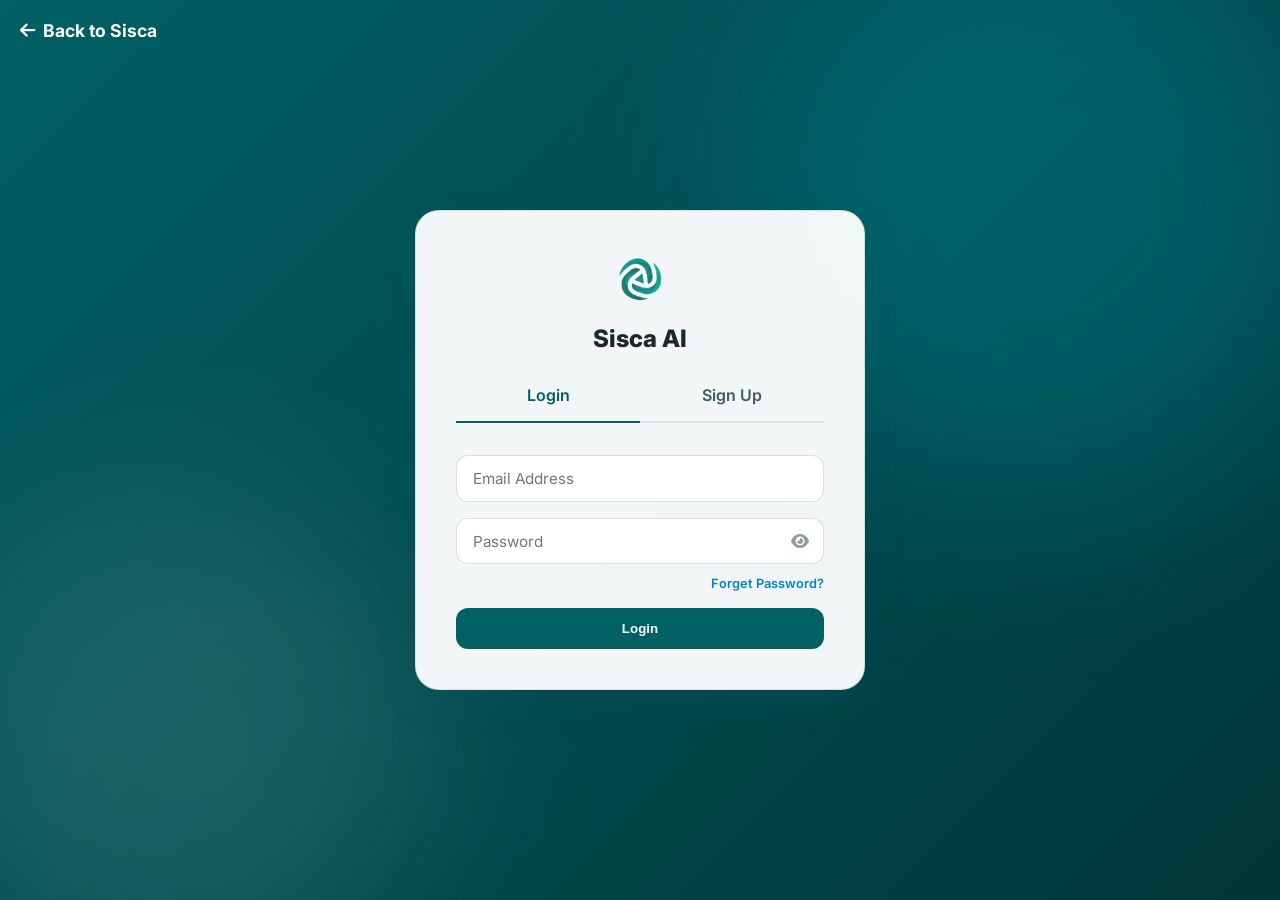
==== templates/auth.html @ b3699bad "Initial commit" ====
<!DOCTYPE html>
<html lang="en">
<head>
    <meta charset="UTF-8">
    <meta name="viewport" content="width=device-width, initial-scale=1.0">
    <title>Authentication - Sisca AI</title>
    <link rel="icon" type="image/png" href="/static/logo.png">
    <link rel="stylesheet" href="/static/styles.css">
    <link href="https://fonts.googleapis.com/css2?family=Inter:wght@400;500;600;700&display=swap" rel="stylesheet">
    <link rel="stylesheet" href="https://cdnjs.cloudflare.com/ajax/libs/font-awesome/6.0.0/css/all.min.css">    

    <style>
        .auth-page-wrapper {
            display: flex; justify-content: center; align-items: center; height: 100vh;
        }
        .auth-container {
            background: rgba(255, 255, 255, 0.95);
            backdrop-filter: blur(20px);
            border-radius: 1.5rem;
            padding: 2.5rem;
            width: 100%;
            max-width: 450px;
            box-shadow: 0 15px 35px rgba(0, 96, 100, 0.2);
            border: 1px solid var(--glass-border);
        }
        .auth-tabs { display: flex; margin-bottom: 2rem; border-bottom: 2px solid rgba(69, 90, 100, 0.1); }
        .auth-tab { flex: 1; text-align: center; padding: 1rem; cursor: pointer; font-weight: 600; color: var(--theme-secondary); transition: all 0.3s; }
        .auth-tab.active { color: var(--theme-primary); border-bottom: 2px solid var(--theme-primary); margin-bottom: -2px; }
        .auth-form { display: none; }
        .auth-form.active { display: block; animation: fadeIn 0.4s; }
        @keyframes fadeIn { from { opacity: 0; transform: translateY(10px); } to { opacity: 1; transform: translateY(0); } }
        .back-btn { 
            position: absolute; top: 20px; left: 20px; color: white; text-decoration: none; 
            font-weight: bold; font-size: 1.1rem; display: flex; align-items: center; gap: 8px; 
            z-index: 100; transition: transform 0.3s cubic-bezier(0.175, 0.885, 0.32, 1.275); 
        }
        .back-btn:hover { 
            color: white; 
            transform: scale(1.05) translateX(2px); 
        }

    </style>
</head>
<body>
    <div class="background-blur">
        <div class="blob blob-1"></div><div class="blob blob-2"></div>
    </div>
    
    <a href="/" class="back-btn"><i class="fas fa-arrow-left"></i> Back to Sisca</a>

    <div class="auth-page-wrapper">
        <div class="auth-container">
            <div style="text-align: center; margin-bottom: 1rem;">
                <img src="/static/logo.png" width="60" alt="Logo">
                <h2 style="color: var(--text-dark); margin-top: 10px; font-weight: 800;">Sisca AI</h2>
            </div>
            
            <div class="auth-tabs">
                <div class="auth-tab active" id="tabLogin" onclick="switchTab('login')">Login</div>
                <div class="auth-tab" id="tabSignup" onclick="switchTab('signup')">Sign Up</div>
            </div>

           <div id="formLogin" class="auth-form active">
                <input type="email" id="loginEmail" placeholder="Email Address" class="auth-input">
                
                <div class="password-wrapper" style="margin-bottom: 0.5rem;">
                    <input type="password" id="loginPassword" placeholder="Password" class="auth-input" style="margin-bottom: 0;">
                    <i class="fas fa-eye toggle-password" onclick="togglePass('loginPassword', this)"></i>
                </div>
                
             <div style="text-align: right; margin-bottom: 1rem;">
                    <a href="#" onclick="showForgotForm()" style="color: #0284c7; font-size: 0.8rem; font-weight: 600; text-decoration: none; transition: 0.3s;">Forget Password?</a>
                </div>
                
                <button class="modal-submit-btn" onclick="submitLogin()">Login</button>
            </div>

            <div id="formSignup" class="auth-form">
                <div style="display: flex; gap: 10px; margin-bottom: 1rem;">
                    <input type="text" id="signupFirstName" placeholder="First Name" class="auth-input" style="margin-bottom: 0;">
                    <input type="text" id="signupLastName" placeholder="Last Name" class="auth-input" style="margin-bottom: 0;">
                </div>
                <input type="email" id="signupEmail" placeholder="Email Address" class="auth-input">
                <div class="password-wrapper">
                    <input type="password" id="signupPassword" placeholder="Create a Password" class="auth-input" style="margin-bottom: 0;">
                    <i class="fas fa-eye toggle-password" onclick="togglePass('signupPassword', this)"></i>
                </div>
                <p style="font-size: 0.75rem; color: var(--theme-secondary); margin-bottom: 1rem; margin-top: 0.5rem; text-align: center;">
                    Password must have 1 uppercase, 1 lowercase & 1 number.
                </p>
                <div style="display: flex; gap: 10px; margin-bottom: 1rem;">
                    <input type="text" id="signupOTP" placeholder="Enter 6-digit Code" class="auth-input" autocomplete="off" maxlength="6" style="margin-bottom: 0; flex: 1;">
                    <button class="init-btn" id="sendOtpBtn" onclick="requestOTP()" style="margin-top: 0; white-space: nowrap; border-radius: 12px;">Send Code</button>
                </div>
                <button class="modal-submit-btn" onclick="submitSignup()">Sign Up</button>
            </div>
            <div id="formForgot" class="auth-form">
                <h3 style="text-align: center; margin-bottom: 1.5rem; color: var(--text-dark);">Reset Password</h3>
                
                <div style="display: flex; gap: 10px; margin-bottom: 1rem;">
                    <input type="email" id="forgotEmail" placeholder="Enter Email Address" class="auth-input" style="margin-bottom: 0; flex: 1;">
                    <button class="init-btn" id="sendForgotOtpBtn" onclick="requestForgotOTP()" style="margin-top: 0; white-space: nowrap; border-radius: 12px;">Send OTP</button>
                </div>
                
                <input type="text" id="forgotOTP" autocomplete="off" placeholder="Enter 6-digit Code" class="auth-input" maxlength="6">
                
                <div class="password-wrapper" style="margin-bottom: 1rem;">
                    <input type="password" id="forgotNewPassword" placeholder="New Password" class="auth-input" style="margin-bottom: 0;">
                    <i class="fas fa-eye toggle-password" onclick="togglePass('forgotNewPassword', this)"></i>
                </div>
                
                <div class="password-wrapper" style="margin-bottom: 1rem;">
                    <input type="password" id="forgotConfirmPassword" placeholder="Confirm New Password" class="auth-input" style="margin-bottom: 0;">
                    <i class="fas fa-eye toggle-password" onclick="togglePass('forgotConfirmPassword', this)"></i>
                </div>
                
                <button class="modal-submit-btn" onclick="submitResetPassword()">Change Password</button>
                
                <div style="text-align: center; margin-top: 1rem;">
                    <a href="#" onclick="switchTab('login')" style="color: var(--theme-secondary); font-size: 0.85rem; font-weight: 600; text-decoration: none;">&larr; Back to Login</a>
                </div>
            </div>
        </div>
    </div>

    <script>



// ====== CUSTOM NOTIFICATION SYSTEM ======
        function showNotification(message, type = 'info') {
            let container = document.getElementById('toast-container');
            if (!container) {
                container = document.createElement('div');
                container.id = 'toast-container';
                document.body.appendChild(container);
            }

            const toast = document.createElement('div');
            toast.className = `custom-toast ${type}`;
            
            let iconClass = 'fas fa-info-circle';
            if (type === 'success') iconClass = 'fas fa-check-circle';
            if (type === 'error') iconClass = 'fas fa-exclamation-circle';

            // Agar message me emoji ho to usay clean kar dega
            let cleanMessage = message.replace('⚠️ ', '');

            toast.innerHTML = `<i class="${iconClass}"></i> <span>${cleanMessage}</span>`;
            container.appendChild(toast);

            // 4 seconds ke baad slide-out karke remove ho jayega
            setTimeout(() => {
                toast.classList.add('fade-out');
                setTimeout(() => toast.remove(), 300);
            }, 4000);
        }

        // Default browser alert ko Override kar diya
        window.alert = function(msg) {
            let msgStr = String(msg);
            let type = 'info';
            let lowerMsg = msgStr.toLowerCase();
            
            // NAYA LOGIC: Pehle 'Success' check karein taake hamesha Green aaye
            if (lowerMsg.includes('success') || lowerMsg.includes('thank you') || lowerMsg.includes('awesome')) {
                type = 'success';
            } else if (lowerMsg.includes('error') || lowerMsg.includes('failed') || lowerMsg.includes('invalid') || lowerMsg.includes('empty') || lowerMsg.includes('please login') || msgStr.includes('⚠️')) {
                type = 'error';
            }
            
            showNotification(msgStr, type);
        };

        // ========================================

      // Tab Switching Logic (UPDATED)
        function switchTab(tab) {
            document.querySelector('.auth-tabs').style.display = 'flex'; // Tabs wapas show karein
            if(document.getElementById('formForgot')) {
                document.getElementById('formForgot').classList.remove('active'); // Forgot form hide karein
            }
            
            document.getElementById('tabLogin').classList.remove('active');
            document.getElementById('tabSignup').classList.remove('active');
            document.getElementById('formLogin').classList.remove('active');
            document.getElementById('formSignup').classList.remove('active');
            
            if (tab === 'login') {
                document.getElementById('tabLogin').classList.add('active');
                document.getElementById('formLogin').classList.add('active');
            } else {
                document.getElementById('tabSignup').classList.add('active');
                document.getElementById('formSignup').classList.add('active');
            }
        }

        // --- NAYA: Forgot Password Form Show Karne Ka Logic ---
        function showForgotForm() {
            document.querySelector('.auth-tabs').style.display = 'none'; // Tabs chupayen
            document.getElementById('formLogin').classList.remove('active');
            document.getElementById('formSignup').classList.remove('active');
            document.getElementById('formForgot').classList.add('active'); // Forgot form dikhayen
        }

        function togglePass(inputId, icon) {
            const passInput = document.getElementById(inputId);
            passInput.type = passInput.type === 'password' ? 'text' : 'password';
            icon.classList.toggle('fa-eye-slash');
        }

        async function requestOTP() {
            const email = document.getElementById('signupEmail').value;
            const btn = document.getElementById('sendOtpBtn');
            if (!email) return alert("Please enter your email address first!");

            btn.innerText = "Sending...";
            btn.disabled = true;

            try {
                const res = await fetch('/api/send-otp', {
                    method: 'POST', headers: { 'Content-Type': 'application/json' },
                    body: JSON.stringify({ email: email })
                });
                const data = await res.json();

                if (data.error) {
                    alert(data.error); btn.innerText = "Send Code"; btn.disabled = false;
                } else {
                    alert(data.message);
                    let timeLeft = 30;
                    btn.innerText = `Resend in ${timeLeft}s`;
                    const timerId = setInterval(() => {
                        timeLeft--; btn.innerText = `Resend in ${timeLeft}s`;
                        if (timeLeft <= 0) { clearInterval(timerId); btn.innerText = "Resend Code"; btn.disabled = false; }
                    }, 1000);
                }
            } catch (error) { alert("Network error"); btn.innerText = "Send Code"; btn.disabled = false; }
        }

        async function submitSignup() {
            const payload = {
                first_name: document.getElementById('signupFirstName').value,
                last_name: document.getElementById('signupLastName').value,
                email: document.getElementById('signupEmail').value,
                otp: document.getElementById('signupOTP').value,
                password: document.getElementById('signupPassword').value
            };
            
            if(!payload.first_name || !payload.email || !payload.password || !payload.otp) return alert("Fill all fields!");

            const res = await fetch('/api/signup', {
                method: 'POST', headers: { 'Content-Type': 'application/json' }, body: JSON.stringify(payload)
            });
            const data = await res.json();
            
            if(data.error) alert(data.error);
    else {
        alert(data.message);
        switchTab('login');
        
        // --- NAYI LINES: Signup ke saare boxes ko khali (reset) karein ---
        document.getElementById('signupFirstName').value = "";
        document.getElementById('signupLastName').value = "";
        document.getElementById('signupEmail').value = "";
        document.getElementById('signupPassword').value = "";
        document.getElementById('signupOTP').value = "";
        
        document.getElementById('sendOtpBtn').innerText = "Send Code";
        document.getElementById('sendOtpBtn').disabled = false;
    }
}

        async function submitLogin() {
            const email = document.getElementById('loginEmail').value;
            const pass = document.getElementById('loginPassword').value;

            // Submit button ko disable karna taaky user multiple clicks na karay
            const loginBtn = document.querySelector('#formLogin .modal-submit-btn');
            const originalText = loginBtn.innerText;
            loginBtn.innerText = "Verifying...";
            loginBtn.disabled = true;

            if(!email || !pass) {
                alert("Please fill all fields!");
                loginBtn.innerText = originalText;
                loginBtn.disabled = false;
                return;
            }

            try {
                const res = await fetch('/api/login', {
                    method: 'POST',
                    headers: { 'Content-Type': 'application/json' },
                    body: JSON.stringify({ email, password: pass })
                });

                const data = await res.json();
                
                if(data.error) {
                    alert(data.error);
                    loginBtn.innerText = originalText;
                    loginBtn.disabled = false;
                } else {
                    // Success! Data browser mein save karein
                    localStorage.setItem('sisca_user', JSON.stringify({
                        first_name: data.first_name,
                        last_name: data.last_name,
                        email: data.email,
                        gmail_connected: data.gmail_connected // Backend jo token ka status bhejta hai
                    }));
                    
                    // Button ko "Logged In" state dikhayen
                    loginBtn.innerText = "Success! Redirecting...";
                    
                    // Bina kisi delay ke FORAN home page par le jayen!
                    window.location.replace('/'); 
                }
            } catch(e) {
                alert("Network Error!");
                loginBtn.innerText = originalText;
                loginBtn.disabled = false;
            }
        }

        // ==========================================
        // ENTER KEY LOGIC FOR AUTH PAGE
        // ==========================================

        // --- Login Form Enter Logic ---
        document.getElementById('loginEmail').addEventListener('keypress', function(e) {
            if (e.key === 'Enter') { e.preventDefault(); document.getElementById('loginPassword').focus(); }
        });
        document.getElementById('loginPassword').addEventListener('keypress', function(e) {
            if (e.key === 'Enter') { e.preventDefault(); submitLogin(); }
        });

        // --- Signup Form Enter Logic ---
        document.getElementById('signupFirstName').addEventListener('keypress', function(e) {
            if (e.key === 'Enter') { e.preventDefault(); document.getElementById('signupLastName').focus(); }
        });
        document.getElementById('signupLastName').addEventListener('keypress', function(e) {
            if (e.key === 'Enter') { e.preventDefault(); document.getElementById('signupEmail').focus(); }
        });
        document.getElementById('signupEmail').addEventListener('keypress', function(e) {
            if (e.key === 'Enter') { e.preventDefault(); document.getElementById('signupPassword').focus(); }
        });
        document.getElementById('signupPassword').addEventListener('keypress', function(e) {
            if (e.key === 'Enter') { e.preventDefault(); document.getElementById('signupOTP').focus(); }
        });
        document.getElementById('signupOTP').addEventListener('keypress', function(e) {
            if (e.key === 'Enter') { e.preventDefault(); submitSignup(); }
        });
        
// --- NAYA: Forgot Password API Calls ---
        async function requestForgotOTP() {
            const email = document.getElementById('forgotEmail').value;
            const btn = document.getElementById('sendForgotOtpBtn');
            if (!email) return alert("Please enter your email address!");

            btn.innerText = "Sending...";
            btn.disabled = true;

            try {
                const res = await fetch('/api/forgot-otp', {
                    method: 'POST', headers: { 'Content-Type': 'application/json' },
                    body: JSON.stringify({ email: email })
                });
                const data = await res.json();

                if (data.error) {
                    alert(data.error); btn.innerText = "Send OTP"; btn.disabled = false;
                } else {
                    alert(data.message);
                    let timeLeft = 30;
                    btn.innerText = `Resend in ${timeLeft}s`;
                    const timerId = setInterval(() => {
                        timeLeft--; btn.innerText = `Resend in ${timeLeft}s`;
                        if (timeLeft <= 0) { clearInterval(timerId); btn.innerText = "Resend OTP"; btn.disabled = false; }
                    }, 1000);
                }
            } catch (error) { alert("Network error"); btn.innerText = "Send OTP"; btn.disabled = false; }
        }

        async function submitResetPassword() {
            const email = document.getElementById('forgotEmail').value;
            const otp = document.getElementById('forgotOTP').value;
            const newPassword = document.getElementById('forgotNewPassword').value;
            const confirmPassword = document.getElementById('forgotConfirmPassword').value;

            if(!email || !otp || !newPassword || !confirmPassword) return alert("Fill all fields!");
            if(newPassword !== confirmPassword) return alert("Passwords do not match!");

            const res = await fetch('/api/reset-password', {
                method: 'POST', headers: { 'Content-Type': 'application/json' }, 
                body: JSON.stringify({ email, otp, new_password: newPassword })
            });
            const data = await res.json();
            
            if(data.error) alert(data.error);
            else { 
                alert(data.message); 
                switchTab('login'); 
                document.getElementById('forgotOTP').value = '';
                document.getElementById('forgotNewPassword').value = '';
                document.getElementById('forgotConfirmPassword').value = '';
                document.getElementById('sendForgotOtpBtn').innerText = 'Send OTP';
                document.getElementById('sendForgotOtpBtn').disabled = false;
            }
        }

    </script>
</body>
</html>
---- static/styles.css ----
/* --- Core Styling & Modern Sage Theme (Deep Teal & Slate) --- */
:root {
    --bg-base: #ffffff; /* White background base */
    --theme-primary: #006064; /* Primary Deep Teal */
    --theme-secondary: #455A64; /* Secondary Slate Gray */
    --theme-accent: #00838f; /* Slightly lighter teal for accents */
    --glass-bg: rgba(255, 255, 255, 0.85); /* Clean white glass */
    --glass-border: rgba(69, 90, 100, 0.15); /* Slate border */
    --text-dark: #1c282d; /* Very dark slate for readability */
    --text-light: #ffffff;
    --font-family: 'Inter', sans-serif;
}

* { margin: 0; padding: 0; box-sizing: border-box; }

body {
    font-family: var(--font-family);
    background-color: var(--bg-base);
    height: 100vh;
    overflow: hidden;
    position: relative;
    color: var(--text-dark);
}

/* Light Sage/Slate Bokeh Background for Intelligent Vibe */
/* --- Premium Teal Background --- */
.background-blur {
    position: absolute; top: 0; left: 0; right: 0; bottom: 0;
    z-index: -1; overflow: hidden;
    /* Deep Teal Gradient Background */
    background: linear-gradient(135deg, var(--theme-primary), #00363a); 
}

/* Background ke andar halki roshni (glowing blobs) taky premium feel aaye */
.blob { position: absolute; border-radius: 50%; filter: blur(90px); }
.blob-1 { width: 600px; height: 600px; background: rgba(0, 229, 255, 0.15); top: -10%; right: -5%; } /* Cyan glow */
.blob-2 { width: 500px; height: 500px; background: rgba(255, 255, 255, 0.1); bottom: -10%; left: -5%; } /* White glow */
.blob-3 { width: 400px; height: 400px; background: rgba(0, 210, 255, 0.15); top: 40%; left: 30%; } /* Light cyan glow */
.blob-4 { width: 300px; height: 300px; background: rgba(255, 255, 255, 0.15); bottom: 20%; right: 15%; }


/* --- Main Website Header --- */
.main-website-header {
    width: 100%;
    padding: 1rem 2rem 0.5rem 2rem;
    margin-bottom: 0.8rem; /* Ye heading aur grids ke darmiyan gap create karega */
    display: flex;
    justify-content: center;
    align-items: center;
    z-index: 10;
    position: relative;
}

.main-website-header .logo {
    display: flex;
    align-items: center;
    gap: 0.8rem;
    /* ببل، بیک گراؤنڈ اور شیڈو کو ہٹا دیا گیا ہے */
}

.main-website-header .logo .custom-logo {
    width: 35px; /* تصویر کے مطابق سائز تھوڑا بہتر کیا گیا ہے */
    height: 35px;
    object-fit: contain;
}

.main-website-header .logo h1 {
    font-size: 2.5rem;
    font-weight: 600;
    color: var(--text-dark); /* رنگ کو تصویر کے مطابق ڈارک کر دیا گیا ہے */
    letter-spacing: 0.8px;
}

/* --- Dashboard Layout --- */
.dashboard-layout {
    display: grid;
    grid-template-columns: 1.8fr 1.2fr;
    gap: 1.5rem;
    /* Yahan pehli value (top padding) ko 4rem kar diya gaya hai taky upar space ban jaye */
    padding: 1rem 1.5rem 1rem 1.5rem; 
    height: 100vh; 
    max-width: 1600px;
    margin: 0 auto;
}

.left-section { 
    display: flex; 
    flex-direction: column; 
    gap: 1.5rem; 
    height: 100%;  /* Nayi line: Height fix karne ke liye */
    min-height: 0; /* Nayi line: Box ko screen se bahar nikalne se rokne ke liye */
}

.top-panels {
    display: grid;
    grid-template-columns: 1.2fr 1fr 1.3fr;
    gap: 1.5rem;
    flex: none;
}


/* Common Clean White Glass Panel Style (Matches the bottom area) */
.glass-panel {
    /* Opacity ko 0.98 kar diya hai taake ye bilkul pure bright white lagay */
    background: rgba(255, 255, 255, 0.98); 
    backdrop-filter: blur(20px);
    -webkit-backdrop-filter: blur(20px);
    border: 1px solid rgba(255, 255, 255, 1);
    border-radius: 1.5rem;
    box-shadow: 0 5px 20px rgba(0, 0, 0, 0.1), inset 0 0 15px rgba(255, 255, 255, 1);
    position: relative;
    display: flex;
    flex-direction: column;
}

/* Locked Panels Visuals */
.locked-panel {
    opacity: 0.8;
}
.lock-badge {
    position: absolute;
    top: 1rem;
    left: 1rem;
    background: rgba(255,255,255,0.9);
    padding: 4px 10px;
    border-radius: 20px;
    font-size: 0.75rem;
    font-weight: 600;
    color: var(--text-dark);
    box-shadow: 0 2px 10px rgba(0,0,0,0.05);
    z-index: 10;
    display: flex;
    align-items: center;
    gap: 5px;
}
.locked-panel > *:not(.lock-badge) { pointer-events: none; }

/* 1. Media Panel */
.media-panel { justify-content: flex-end; padding: 1rem; }
.media-icons { display: flex; justify-content: flex-end; gap: 0.8rem; }
.icon-box {
    width: 40px; height: 40px; border-radius: 10px;
    background: rgba(255,255,255,0.8);
    display: flex; align-items: center; justify-content: center;
    font-size: 1.2rem; color: var(--theme-primary);
    border: 1px solid rgba(255,255,255,0.9);
}

/* 2. Controls Panel. */
.controls-panel { 
    padding: 1.2rem 1rem; 
    justify-content: center; 
    /* Isko mukammal transparent karne ke liye overrides */
    background: transparent !important;
    border: none !important;
    box-shadow: none !important;
    backdrop-filter: none !important;
    -webkit-backdrop-filter: none !important;
}

.control-grid { display: grid; grid-template-columns: 1fr 1fr; gap: 1.5rem; text-align: center; }

.control-item { 
    display: flex; 
    flex-direction: column; 
    align-items: center; 
    gap: 0.5rem; 
    font-size: 0.8rem; 
    font-weight: 600; 
    /* Text ko solid white se nikal kar 70% soft white kar diya he */
    color: rgba(255, 255, 255, 0.7); 
    transition: all 0.3s ease;
}

.control-item i { 
    font-size: 1.5rem; 
    color: rgba(255, 255, 255, 0.9); 
}

.control-item:not(.locked-item):hover {
    color: #ffffff;
}
.control-item:not(.locked-item):hover i {
    color: #ffffff;
    transform: scale(1.08); /* Icon thora sa bara (pop) hoga */
}
/* 3. Neural Panel */
.neural-panel { align-items: center; justify-content: center; padding: 1.5rem; gap: 0.7rem; }
.neural-sphere { font-size: 5rem; color: rgba(0, 96, 100, 0.4); animation: pulse 3s infinite alternate; }
@keyframes pulse { from { transform: scale(1); opacity: 0.7;} to { transform: scale(1.05); opacity: 1;} }
.neural-text { font-size: 0.8rem; letter-spacing: 2px; font-weight: 600; color: var(--theme-secondary); opacity: 0.9; }

.init-btn {
    
    background: var(--theme-primary); 
    border: none; 
    color: var(--text-light); 
    padding: 0.8rem 0.8rem;
    border-radius: 12px; 
    font-weight: 600; 
    font-size: 0.85rem; 
    margin-top: 0.9rem;
    margin-bottom: 0.08rem;
    cursor: pointer; 
    transition: background 0.3s, transform 0.1s;
    text-transform: uppercase; 
    letter-spacing: 1px;
}

.init-btn:hover {
    background: var(--theme-accent); 
    transform: scale(0.98); /* Button ko halka sa chota karega jis se "press" hone ka effect aayega */
}

/* 4. Workspace Panel */
.workspace-panel { 
    flex: 1.2; 
    padding: 1.5rem; 
    min-height: 0; /* Nayi line */
}
.workspace-header { display: flex; justify-content: space-between; font-weight: 700; font-size: 0.9rem; margin-bottom: 1.5rem; color: var(--theme-secondary); }
.header-icons { display: flex; gap: 1rem; cursor: pointer; }
.workspace-body { display: flex; gap: 1.5rem; height: 100%; }
.workspace-sidebar { flex: 1; display: flex; flex-direction: column; gap: 1rem; }
.search-box {
    display: flex; align-items: center; background: rgba(255,255,255,0.8);
    border-radius: 8px; padding: 0.5rem 1rem; border: 1px solid rgba(255,255,255,0.9);
}
.search-box input { border: none; background: transparent; outline: none; margin-left: 0.5rem; width: 100%; color: var(--text-dark); }
.file-list { list-style: none; display: flex; flex-direction: column; gap: 0.8rem; font-size: 0.85rem; }
.file-list li { display: flex; align-items: center; gap: 0.5rem; color: var(--theme-secondary); font-weight: 500;}
.workspace-dropzone {
    flex: 2; border: 2px dashed rgba(69, 90, 100, 0.3); border-radius: 1rem;
    display: flex; flex-direction: column; align-items: center; justify-content: center;
    background: rgba(255,255,255,0.4); gap: 1rem; color: rgba(69, 90, 100, 0.7); font-weight: 600;
}
.workspace-dropzone i { font-size: 2.5rem; color: var(--theme-accent); }

/* --- 5. Chat Section (Right Column) --- */
.chat-section { 
    display: flex; 
    flex-direction: column; 
    overflow: hidden; 
    padding-top: 1rem; 
    min-height: 0; /* Nayi line: Taake sirf andar wale messages scroll hon */
}

/* Tabs */
.chat-tabs { 
    display: flex; 
    justify-content: center; /* Ye line heading ko center karegi */
    gap: 1rem; 
    padding: 0 2rem; 
    margin-bottom: 1rem; 
    border-bottom: 1px solid rgba(69, 90, 100, 0.15); 
    padding-bottom: 0.5rem; 
}
.tab { background: transparent; border: none; font-weight: 600; font-size: 0.85rem; color: var(--text-dark); opacity: 0.5; padding: 0.5rem 1rem; border-radius: 8px; cursor: pointer; display: flex; align-items: center; gap: 5px;}
.tab.active { background: rgba(255,255,255,0.9); opacity: 1; border: 1px solid rgba(255,255,255,0.9); color: var(--theme-primary); }

.chat-subtitle { padding: 0 2rem; font-size: 1rem; font-weight: 600; margin-top: 0.5rem; color: var(--theme-secondary); }

.chat-messages { flex: 1; overflow-y: auto; padding: 1rem 2rem; display: flex; flex-direction: column; gap: 1.5rem; scroll-behavior: smooth; }

/* Chat Bubbles */
.message { display: flex; gap: 1rem; max-width: 90%; animation: slide-in 0.3s ease-out; }
@keyframes slide-in { from { opacity: 0; transform: translateY(10px); } to { opacity: 1; transform: translateY(0); } }

.message-avatar {
    width: 32px; 
    height: 32px; 
    display: flex; 
    align-items: center; 
    justify-content: center; 
    flex-shrink: 0; 
    margin-top: auto;
    margin-bottom: 0px;
}

.message-avatar img {
    width: 32px; /*Size of Chat Logo*/
    height: 32px;
    object-fit: contain;
}

.message-content { padding: 0.8rem 1.2rem; font-size: 0.95rem; line-height: 1.5; box-shadow: 0 4px 15px rgba(0,0,0,0.02); }

/* Assistant Bubble (Light) */
.assistant-message { align-self: flex-start; }
.assistant-message .message-content { 
    background: rgba(255, 255, 255, 0.9); 
    backdrop-filter: blur(10px); 
    border: 1px solid rgba(69, 90, 100, 0.15); 
    border-radius: 20px 20px 20px 4px; 
    color: var(--text-dark);
}

/* User Bubble (Deep Teal to Slate Gradient) */
.user-message { align-self: flex-end; flex-direction: row-reverse; }
.user-message .message-avatar { display: none; }
.user-message .message-content { 
    background: linear-gradient(135deg, var(--theme-secondary), var(--theme-primary)); 
    color: var(--text-light); 
    border-radius: 20px 20px 4px 20px; 
    border: 1px solid rgba(255,255,255,0.1); 
    box-shadow: 0 4px 15px rgba(0, 96, 100, 0.3); 
}

.suggestion-chips { display: flex; flex-wrap: wrap; gap: 0.6rem; margin-top: 0.2rem; max-width: 420px; }
.chip { 
    background: rgba(255, 255, 255, 0.8); 
    border: 1px solid rgba(69, 90, 100, 0.2); 
    padding: 0.4rem 0.8rem; border-radius: 8px; 
    font-size: 0.8rem; font-weight: 500; cursor: pointer; transition: all 0.2s; color: var(--theme-secondary);
}
.chip:hover { border-color: var(--theme-primary); background: rgba(255, 255, 255, 1); color: var(--theme-primary); }

/* Input Area */
.input-area { 
    padding: 1rem 2rem 0.5rem 2rem; 
    position: relative; 
    border-top: 1px solid rgba(69, 90, 100, 0.15); 
    /* Same matching background */
    background: rgba(255, 255, 255, 0.85); 
    border-radius: 0 0 1.5rem 1.5rem; 
}

#imagePreviewContainer { position: absolute; bottom: 80px; left: 2rem; padding: 0.5rem; background: rgba(255, 255, 255, 0.95); border-radius: 1rem; }
#imagePreview { max-height: 60px; border-radius: 0.5rem; }
#removeImageBtn { position: absolute; top: -8px; right: -8px; background: #ef4444; color: white; border: none; border-radius: 50%; width: 24px; height: 24px; cursor: pointer; }

.input-container-pill {
    display: flex; align-items: center; background: rgba(255, 255, 255, 0.9); backdrop-filter: blur(20px);
    border: 1px solid rgba(255, 255, 255, 0.9); border-radius: 16px; padding: 0.5rem; gap: 0.8rem;
    box-shadow: 0 4px 15px rgba(69, 90, 100, 0.08); margin-bottom: 0.5rem;
}
#messageInput { flex: 1; border: none; background: transparent; outline: none; font-size: 0.95rem; padding-left: 0.5rem; color: var(--text-dark); }
.action-icon { background: transparent; border: none; color: rgba(69, 90, 100, 0.7); font-size: 1.2rem; cursor: pointer; }

/* Mic Glow matching the Sage theme */
.mic-glow-wrapper { position: relative; border-radius: 14px; padding: 2px; background: linear-gradient(135deg, rgba(0, 131, 143, 0.5), rgba(0, 96, 100, 0.5)); }
.mic-icon-btn { background: rgba(255, 255, 255, 0.95); border: none; border-radius: 12px; width: 38px; height: 38px; display: flex; align-items: center; justify-content: center; cursor: pointer; transition: all 0.3s; color: var(--theme-primary);}
.mic-icon-btn.recording { animation: mic-glow 1.5s infinite; }
@keyframes mic-glow { 0%, 100% { box-shadow: 0 0 10px rgba(0, 131, 143, 0.4); } 50% { box-shadow: 0 0 20px rgba(0, 96, 100, 0.6); } }

.audio-waveform { align-items: center; gap: 3px; height: 18px; opacity: 0.8; }
.audio-waveform span { display: block; width: 3px; height: 100%; background: var(--theme-accent); border-radius: 2px; animation: equalize 1s infinite ease-in-out; }
.send-btn { background: transparent; color: rgba(69, 90, 100, 0.7); border: none; cursor: pointer; font-size: 1.1rem; padding: 0 0.5rem; }
.send-btn:hover { color: var(--theme-primary); }

/* System Stats at bottom right */
.system-stats { display: flex; gap: 1rem; font-size: 0.7rem; font-weight: 700; color: var(--theme-secondary); opacity: 0.8; align-items: center; }

/* Typing Dots */
.typing-dots { display: flex; gap: 4px; padding: 4px 0; }
.typing-dots span { width: 6px; height: 6px; background: var(--theme-primary); border-radius: 50%; opacity: 0.6; animation: typing-bounce 1.4s infinite ease-in-out both; }
.typing-dots span:nth-child(1) { animation-delay: -0.32s; }
.typing-dots span:nth-child(2) { animation-delay: -0.16s; }

/* Scrollbar */
.chat-messages::-webkit-scrollbar { width: 5px; }
.chat-messages::-webkit-scrollbar-track { background: transparent; }
.chat-messages::-webkit-scrollbar-thumb { background: rgba(69, 90, 100, 0.2); border-radius: 10px; }

/* Responsive adjustments */
/* --- Mobile Blocker Styling --- */
#mobile-blocker {
    display: none; /* By default hidden rahega */
}

/* Jab screen 1024px se choti hogi (Mobile & Tablet) */
@media (max-width: 1024px) {
    /* Poori website ko hide kar do */
    .dashboard-layout, .background-blur, .main-website-header {
        display: none !important;
    }

    /* Sirf blocker screen dikhao */
    #mobile-blocker {
        display: flex;
        flex-direction: column;
        align-items: center;
        justify-content: center;
        position: fixed;
        top: 0; left: 0;
        width: 100vw; height: 100vh;
        background: linear-gradient(135deg, var(--theme-primary), #00363a);
        color: white;
        text-align: center;
        padding: 2.5rem;
        z-index: 99999;
        font-family: var(--font-family);
    }

    #mobile-blocker h1 {
        font-size: 2.2rem;
        margin-bottom: 1.2rem;
        font-weight: 800;
        letter-spacing: 1px;
    }

    #mobile-blocker p {
        font-size: 1.1rem;
        line-height: 1.6;
        opacity: 0.9;
        max-width: 400px;
    }
}
/* --- Large Mic Button in Grid Box --- */
.large-mic-wrapper {
    border-radius: 28px !important;
    padding: 4px;
    margin-bottom: 0.5rem;
}

.large-mic-btn {
    width: 85px !important;
    height: 85px !important;
    border-radius: 24px !important;
    font-size: 2.5rem !important;
}

/* --- Enhanced Organic Energy Core (Fixed for Light Background) --- */

.energy-core-wrapper {
    position: relative;
    width: 105px;
    height: 105px;
    margin-top: -0.3rem;
    margin-bottom: 0.1rem; /* Pehle 1.5rem tha, isko kam kar diya */
    display: flex;
    align-items: center;
    justify-content: center;
}
/* Ab ye shapes light background par proper nazar aayengi */
.core-layer {
    position: absolute;
    border-radius: 40% 60% 70% 30% / 40% 50% 60% 50%;
    animation: organicMorph 6s linear infinite;
    transition: all 0.4s ease;
    opacity: 0.85;
    filter: blur(3px); /* Liquid merge effect */
}

.layer-1 {
    width: 100%; height: 100%;
    background: linear-gradient(135deg, var(--theme-primary), var(--theme-accent));
    animation-duration: 6s;
}

.layer-2 {
    width: 85%; height: 85%;
    background: linear-gradient(135deg, #06beb6, #48b1bf);
    animation-duration: 8s;
    animation-direction: reverse;
    border-radius: 60% 40% 30% 70% / 60% 30% 70% 40%;
}

.layer-3 {
    width: 70%; height: 70%;
    background: linear-gradient(135deg, #00e5ff, var(--theme-accent));
    animation-duration: 5s;
}

/* Darmiyan wala glowing dot (Ab bilkul soft aur natural hoga) */
.core-center {
    position: absolute;
    width: 26px; /* Size thora bara kiya hai taky soft glow theek se nazar aaye */
    height: 26px;
    /* Solid white ki jagah radial-gradient lagaya hai jo kinaroon se transparent ho jata hai */
    background: radial-gradient(circle, #ffffff 15%, rgba(0, 229, 255, 0.8) 50%, transparent 100%);
    border-radius: 50%;
    /* Box shadows ko mazeed soft aur phaila hua banaya hai */
    box-shadow: 
        0 0 12px 4px rgba(255, 255, 255, 0.9), 
        0 0 30px 12px rgba(0, 229, 255, 0.6),
        0 0 50px 20px rgba(0, 96, 100, 0.4);
    animation: coreBeat 2s infinite ease-in-out alternate;
    transition: all 0.3s ease;
    z-index: 5;
    filter: blur(1px); /* Edges ko mazeed soft karne ke liye */
    mix-blend-mode: screen; /* Background waves ke sath naturally mix hone ke liye */
}

/* === ACTIVE STATE: Jab Mic on hoga === */
.energy-core-wrapper.listening .core-layer {
    animation-duration: 2.5s; /* Spinning fast */
    transform: scale(1.2); /* Expand hoga */
    filter: blur(5px) brightness(1.2);
}

.energy-core-wrapper.listening .core-center {
    /* Active hone par roshni mazeed phail jayegi aur glow strong hoga */
    box-shadow: 
        0 0 20px 8px rgba(255, 255, 255, 1), 
        0 0 45px 18px rgba(0, 229, 255, 0.8),
        0 0 70px 30px rgba(0, 96, 100, 0.6);
    animation-duration: 0.5s;
    transform: scale(1.3);
}
/* --- NAYI LINE: Missing Animations Wapas Add Ki Gayi Hain --- */
@keyframes organicMorph {
    0% { transform: rotate(0deg) scale(1); }
    50% { transform: rotate(180deg) scale(1.05); }
    100% { transform: rotate(360deg) scale(1); }
}

@keyframes coreBeat {
    0% { transform: scale(0.9); opacity: 0.8; }
    100% { transform: scale(1.2); opacity: 1; }
}

/* --- Modals / Popups Styling --- */
.modal {
    display: none;
    position: fixed;
    z-index: 1000;
    left: 0;
    top: 0;
    width: 100%;
    height: 100%;
    /* NAYA: Blur hata kar deep dark shadow (overlay) laga diya hai */
    background-color: rgba(15, 25, 30, 0.75); 
    align-items: center;
    justify-content: center;
}

.modal-content {
    background: var(--bg-base);
    padding: 2rem;
    border-radius: 1.5rem;
    width: 90%;
    max-width: 450px;
    box-shadow: 0 20px 40px rgba(0, 96, 100, 0.2);
    position: relative;
    animation: modalSlideIn 0.3s ease-out forwards;
    border: 1px solid var(--glass-border);
}

@keyframes modalSlideIn {
    from { opacity: 0; transform: translateY(20px); }
    to { opacity: 1; transform: translateY(0); }
}

.close-btn {
    position: absolute;
    top: 1rem;
    right: 1.5rem;
    font-size: 1.8rem;
    color: var(--theme-secondary);
    cursor: pointer;
    transition: color 0.2s;
}

.close-btn:hover { color: #ef4444; }

.modal h2 {
    color: var(--theme-primary);
    margin-bottom: 0.5rem;
    font-size: 1.4rem;
}

.modal p {
    color: var(--theme-secondary);
    font-size: 0.9rem;
    margin-bottom: 1.5rem;
}

.modal textarea {
    width: 100%;
    padding: 1rem;
    border: 1px solid rgba(69, 90, 100, 0.2);
    border-radius: 12px;
    font-family: var(--font-family);
    resize: none;
    outline: none;
    margin-bottom: 1rem;
    transition: border-color 0.3s;
}

.modal textarea:focus { border-color: var(--theme-primary); }

.modal-submit-btn {
    background: var(--theme-primary);
    color: white;
    border: none;
    padding: 0.8rem;
    width: 100%;
    border-radius: 12px;
    font-weight: 600;
    cursor: pointer;
    transition: background 0.3s, transform 0.1s;
}

.modal-submit-btn:hover { background: var(--theme-accent); transform: scale(0.98); }

.instructions-list { list-style: none; padding: 0; }
.instructions-list li {
    padding: 1rem 0;
    border-bottom: 1px solid rgba(69, 90, 100, 0.1);
    font-size: 0.9rem;
    color: var(--text-dark);
}
.instructions-list li:last-child { border-bottom: none; }
.instructions-list li i { color: var(--theme-primary); width: 20px; margin-right: 8px; }
.instructions-list li strong { color: var(--theme-primary); }
/* --- Naya Logo Panel --- */
.logo-panel {
    align-items: center;
    justify-content: center;
    padding: 2rem;
    gap: 1rem;
}

.panel-logo {
    width: 75px; 
    height: 75px;
    object-fit: contain;
    filter: drop-shadow(0 4px 10px rgba(0, 96, 100, 0.3));
}

.logo-panel h2 {
    font-size: 1.8rem;
    color: var(--text-dark);
    font-weight: 700;
    letter-spacing: 1px;
    margin: 0;
}

/* --- Right Brand Panel (Centered Logo & Pop-out Effect) --- */
.right-brand-panel {
    /* Same solid bright frosted white */
    background: rgba(255, 255, 255, 0.85);
    display: flex;
    align-items: center;
    justify-content: center;
    text-align: center;
    border: 1px solid rgba(255, 255, 255, 0.9);
    box-shadow: inset 0 0 15px rgba(255, 255, 255, 0.8);
}

.brand-wrapper {
    display: flex;
    flex-direction: column;
    align-items: center;
    gap: 0.5rem; 
    /* Float animation wese hi chalegi */
    animation: gentleFloat 4s ease-in-out infinite;
    /* Pop-out ke liye scale use karenge taake float animation disturb na ho */
    transition: scale 0.4s cubic-bezier(0.175, 0.885, 0.32, 1.275);
}

.brand-logo {
    width: 140px; /* Logo ka size thora bara kiya hai */
    height: 140px;
    object-fit: contain;
    /* 3D Pop-out Shadow */
    filter: drop-shadow(0 15px 25px rgba(0, 96, 100, 0.4)); 
}

.brand-wrapper h2 {
    font-size: 2.8rem;
    color: var(--text-dark); /* Purana dark color */
    font-weight: 800;
    letter-spacing: 2px;
    margin: 0;
    text-shadow: 0 5px 15px rgba(0,0,0,0.1);
}

.brand-wrapper h4 {
    margin: 0; /* Slogan ka extra gap khatam karne ke liye */
    color: var(--theme-secondary); /* Slogan ka color thora professional karne ke liye (optional) */
    font-weight: 500;
}

@keyframes gentleFloat {
    0%, 100% { transform: translateY(0); }
    50% { transform: translateY(-12px); } /* Halka sa upar move karega */
}

/* --- Right Panel Long Content Routing --- */
.right-panel-content {
    display: none;
    opacity: 0;
    width: 100%;
    height: 100%;
    padding: 3.5rem 3rem 2rem 3rem; /* Top padding thori ziada ki hai taky close button se na takraye */
    overflow-y: auto;
    position: absolute;
    top: 0; left: 0;
    color: var(--text-dark);
    font-size: 1.05rem;
    line-height: 1.8;
}

.right-panel-content.show {
    display: block;
    animation: techFadeIn 0.6s cubic-bezier(0.165, 0.84, 0.44, 1) forwards;
}

.right-panel-text {
    white-space: pre-wrap; /* Email aur paragraph formatting (lines) wesi hi rahengi */
}

/* Right Panel Custom Scrollbar */
.right-panel-content::-webkit-scrollbar { width: 6px; }
.right-panel-content::-webkit-scrollbar-track { background: transparent; }
.right-panel-content::-webkit-scrollbar-thumb { background: rgba(0, 96, 100, 0.2); border-radius: 10px; }

/* Close Panel Button */
.close-panel-btn {
    position: absolute;
    top: 1.5rem;
    right: 1.5rem;
    background: rgba(69, 90, 100, 0.1);
    border: none;
    border-radius: 50%;
    width: 35px; height: 35px;
    cursor: pointer;
    color: var(--theme-secondary);
    transition: all 0.3s;
    display: flex; align-items: center; justify-content: center;
    font-size: 1rem;
    z-index: 10;
}
.close-panel-btn:hover {
    background: #ef4444; color: white; transform: rotate(90deg);
}

/* Animations (Holographic Tech Fade) */
.brand-wrapper.hide-tech {
    animation: techFadeOut 0.5s cubic-bezier(0.165, 0.84, 0.44, 1) forwards;
    pointer-events: none;
}

.brand-wrapper.show-tech {
    /* Pehle techFadeIn chalega, aur 0.5 second ke baad wapas gentleFloat shuru ho jayega */
    animation: techFadeIn 0.5s cubic-bezier(0.165, 0.84, 0.44, 1) forwards, gentleFloat 4s ease-in-out 0.5s infinite;
}

@keyframes techFadeOut {
    0% { opacity: 1; filter: blur(0); transform: scale(1); }
    100% { opacity: 0; filter: blur(15px); transform: scale(1.1); visibility: hidden; }
}

@keyframes techFadeIn {
    0% { opacity: 0; filter: blur(15px); transform: translateY(15px); }
    100% { opacity: 1; filter: blur(0); transform: translateY(0); visibility: visible; }
}

/* --- Auth / Profile Panel (Top Left Grid) --- */
.auth-panel {
    align-items: center;
    justify-content: center;
    padding: 1.2rem;
}

/* Half-person Logo (Avatar) */
.auth-profile {
    width: 75px;  
    height: 75px; 
    background: linear-gradient(135deg, rgba(0, 131, 143, 0.1), rgba(0, 96, 100, 0.05));
    border-radius: 50%;
    display: flex;
    align-items: center;
    justify-content: center;
    font-size: 2.3rem; 
    color: var(--theme-primary);
    border: 2px solid rgba(0, 131, 143, 0.2);
    box-shadow: inset 0 0 10px rgba(0, 131, 143, 0.1);
    transition: all 0.3s ease;
    
    /* BUG FIX: Margin ko hamesha same rakhein taake panel ki height shrink/expand na ho */
    margin-top: 0rem !important; 
    margin-bottom: 0.5rem !important; 
}

.auth-text {
    font-size: 0.85rem;
    font-weight: 700;
    color: var(--theme-secondary);
    margin-bottom: 1.2rem;
    letter-spacing: 0.5px;
}

/* Login / Signup Buttons */
.auth-buttons {
    display: flex;
    flex-direction: row;
    gap: 0.6rem;
    width: 100%;
    justify-content: space-between;
    margin-top: auto !important; /* Button ko mukammal bottom par dhakel dega */
}

.auth-btn {
    flex: 1; /* NAYI LINE: Dono buttons ko bilkul barabar (equal) size dega */
    white-space: nowrap; /* NAYI LINE: "Sign Up" ko 2 lines mein tootne se rokega */
    display: flex;
    align-items: center;
    justify-content: center;
    gap: 0.4rem;
    background: rgba(255, 255, 255, 0.6);
    border: 1px solid rgba(69, 90, 100, 0.2);
    color: var(--theme-secondary);
    padding: 0.45rem 0.5rem; /* Slim aur compact padding */
    border-radius: 20px;
    font-size: 0.8rem;
    font-weight: 600;
    cursor: pointer;
    transition: all 0.3s ease;
}



.auth-input {
    width: 100%;
    padding: 0.8rem 1rem;
    border: 1px solid rgba(69, 90, 100, 0.2);
    border-radius: 12px;
    font-family: var(--font-family);
    outline: none;
    margin-bottom: 1rem;
    font-size: 0.95rem;
    transition: border-color 0.3s;
}

.auth-input:focus {
    border-color: var(--theme-primary);
    box-shadow: 0 0 5px rgba(0, 96, 100, 0.2);
}

.auth-btn i {
    font-size: 0.7rem;
    opacity: 0.7;
}

/* Sign Up button ko thora mukhtalif color diya hai */
.auth-btn.signup-btn {
    background: rgba(0, 96, 100, 0.05);
    color: var(--theme-primary);
    border-color: rgba(0, 96, 100, 0.2);
}

/* --- AI Disclaimer Notice --- */
.ai-disclaimer {
    text-align: center;
    font-size: 0.72rem;
    color: var(--theme-secondary);
    opacity: 0.85;
    margin-top: 0.8rem;
    margin-bottom: 0.3;
    font-weight: 500;
    letter-spacing: 0.3px;
}

.ai-disclaimer strong {
    color: var(--theme-primary);
    font-weight: 600;
    opacity: 1;
}

/* --- Soft Drop Shadow for Auth & Neural Grids --- */
.auth-panel, .neural-panel {
    /* Bahar ki taraf ek soft dark shadow aur andar ki taraf white glow */
    box-shadow: 0 15px 35px rgba(0, 0, 0, 0.25), inset 0 0 15px rgba(255, 255, 255, 1) !important;
    transition: box-shadow 0.3s ease; /* Smooth effect ke liye */
}

/* Halka sa hover effect (Optional: agar mouse laane par mazeed pop out karna ho) */
.auth-panel:hover, .neural-panel:hover {
    box-shadow: 0 20px 45px rgba(0, 0, 0, 0.35), inset 0 0 15px rgba(255, 255, 255, 1) !important;
}

/* --- Soft Drop Shadow for Auth, Neural & Chat Grids --- */
.auth-panel, .neural-panel, .workspace-panel {
    /* Bahar ki taraf ek soft dark shadow aur andar ki taraf white glow */
    box-shadow: 0 15px 35px rgba(0, 0, 0, 0.25), inset 0 0 15px rgba(255, 255, 255, 1) !important;
    transition: box-shadow 0.3s ease; /* Smooth effect ke liye */
}

/* Halka sa hover effect */
.auth-panel:hover, .neural-panel:hover, .workspace-panel:hover {
    box-shadow: 0 20px 45px rgba(0, 0, 0, 0.35), inset 0 0 15px rgba(255, 255, 255, 1) !important;
}

/* --- Password Wrapper & Eye Icon --- */
.password-wrapper {
    position: relative;
    width: 100%;
}

.password-wrapper .auth-input {
    padding-right: 40px; /* Text icon ke neechay na jaye */
}

.toggle-password {
    position: absolute;
    right: 15px;
    top: 50%;
    transform: translateY(-50%);
    cursor: pointer;
    color: var(--theme-secondary);
    opacity: 0.6;
    transition: all 0.3s ease;
}

.toggle-password:hover {
    opacity: 1;
    color: var(--theme-primary);
}

/* --- BUTTON ALIGNMENT FIXES --- */
.auth-panel {
    padding: 1.5rem !important;
    display: flex;
    flex-direction: column;
    align-items: center;
}

/* Containers ko bottom mein set karne ke liye */
.auth-panel-actions, .auth-buttons {
    margin-top: auto !important; 
    width: 100%;
    padding-top: 1rem;
}

/* WAPAS PURANI POSITION: Upar aur Neechay (Vertical Stack) */
.auth-panel-actions {
    display: flex;
    flex-direction: column; 
    align-items: center; 
    gap: 0.4rem; 
    width: 100%;
}

/* --- Logout Button Style (Talk with SISCA ke barabar) --- */
#logoutBtn {
    padding: 0.5rem 1.5rem !important; /* Size increased */
    border-radius: 20px;
    font-weight: 600;
    font-size: 0.8rem !important; 
    width: auto !important; /* Content ke hisaab se width lega */
    margin: 0 auto;
    transition: all 0.3s ease;
    cursor: pointer;
    display: flex;
    align-items: center;
    justify-content: center;
    gap: 0.4rem;
    background: transparent;
    color: #ef4444;
    border: 1px solid rgba(239, 68, 68, 0.4);
    box-shadow: none !important;
}

/* --- Logout Button Styles --- */
#logoutBtn:hover {
    background: #ef4444;
    color: white;
    box-shadow: 0 4px 10px rgba(239, 68, 68, 0.3) !important;
}

.auth-btn:hover {
    background: rgba(255, 255, 255, 0.6);
    border-color: var(--theme-primary);
    color: var(--theme-primary);
}

.connected-state {
    pointer-events: none;
    opacity: 0.9;
}

/* =========================================
   CUSTOM TOAST NOTIFICATIONS
   ========================================= */
#toast-container {
    position: fixed;
    top: 25px;
    right: 25px;
    z-index: 999999;
    display: flex;
    flex-direction: column;
    gap: 12px;
}

.custom-toast {
    background: rgba(255, 255, 255, 0.95);
    backdrop-filter: blur(10px);
    -webkit-backdrop-filter: blur(10px);
    border-left: 4px solid var(--theme-primary);
    padding: 1rem 1.2rem;
    border-radius: 10px;
    box-shadow: 0 10px 30px rgba(0, 96, 100, 0.15);
    display: flex;
    align-items: center;
    gap: 12px;
    min-width: 280px;
    max-width: 380px;
    color: var(--text-dark);
    font-size: 0.9rem;
    font-weight: 600;
    transform: translateX(120%);
    animation: slideInToast 0.4s cubic-bezier(0.175, 0.885, 0.32, 1.275) forwards;
    transition: all 0.3s ease;
}

.custom-toast span { line-height: 1.4; }
.custom-toast i { font-size: 1.4rem; flex-shrink: 0; }

/* Themes for different alerts */
.custom-toast.error { border-left-color: #ef4444; }
.custom-toast.error i { color: #ef4444; }

.custom-toast.success { border-left-color: #10b981; }
.custom-toast.success i { color: #10b981; }

.custom-toast.info { border-left-color: #3b82f6; }
.custom-toast.info i { color: #3b82f6; }

.custom-toast.fade-out {
    opacity: 0;
    transform: translateX(120%);
}

@keyframes slideInToast {
    from { transform: translateX(120%); }
    to { transform: translateX(0); }
}

/* =========================================
   TEXT SELECTION / COPY PROTECTION LOGIC
   ========================================= */
/* 1. Global level par poori website ka text select/copy hona band karein */
body {
    -webkit-user-select: none;
    -moz-user-select: none;
    -ms-user-select: none;
    user-select: none;
}

/* 2. Sirf in makhsoos hisson (Chat, Right Panel, Profile Text, aur Inputs) ko copyable banayen */
.chat-messages, 
.right-panel-content, 
.auth-text,
.ai-disclaimer, /* NAYI LINE: Disclaimer ko copyable banane ke liye */
input, 
textarea {
    -webkit-user-select: text;
    -moz-user-select: text;
    -ms-user-select: text;
    user-select: text;
}

/* 3. Ehtiyatan tamaam buttons aur clickable icons ko strictly un-selectable kar dein */
button, 
.init-btn, 
.auth-btn, 
.control-item, 
.tab, 
.close-btn,
.brand-wrapper,
#actualConnectBtn {
    -webkit-user-select: none !important;
    -moz-user-select: none !important;
    -ms-user-select: none !important;
    user-select: none !important;
}

/* =========================================
   AGENT MODE TOGGLE ACTIVE STATE
========================================= */
.control-item.agent-active i {
    /* Outer border ko white karega */
    color: #e0e7e5 !important; 
    position: relative;
    z-index: 2; /* Ise background se upar laane ke liye */
}

/* YEH BLOCK ZAROORI HAI: Yeh theek us hole ke peechay Green Color bharega */
.control-item.agent-active i::after {
    content: '';
    position: absolute;
    background-color: #10b981; /* Inner Green Teal Color */
    width: 0.5em; 
    height: 0.5em;
    border-radius: 50%;
    top: 50%;
    right: 0.08em; /* Exactly right side wale hole ke peechay set karega */
    transform: translateY(-50%);
    z-index: -1; /* Icon ke peechay chala jayega */
    box-shadow: 0 0 10px rgba(16, 185, 129, 0.8); /* Green glow effect */
}

.control-item.agent-active span {
    color: #10b981;
    font-weight: 700;
}

/* =========================================
   MODE SELECTOR STYLING (Fast vs Research)
========================================= */
.mode-selector-wrapper {
    position: relative;
    display: flex;
    align-items: center;
    margin-right: 0.5rem;
}

.mode-selector {
    appearance: none;
    -webkit-appearance: none;
    background: transparent; /* Default background transparent kar diya */
    border: 1px solid transparent; /* Default border bhi invisible kar diya */
    border-radius: 15px; 
    padding: 0.25rem 1.0rem 0.25rem 0.5rem; 
    font-size: 0.75rem; 
    font-weight: 600;
    color: var(--text-dark);
    cursor: pointer;
    font-family: var(--font-family);
    transition: all 0.3s ease; /* Hover ko smooth banane ke liye thora time barhaya */
}

.mode-selector:hover {
    background: rgba(240, 242, 245, 0.9); /* Hover par soft background show hoga */
    border: 1px solid rgba(0, 0, 0, 0.05); /* Hover par halka sa border show hoga */
}

.mode-selector:focus {
    outline: none;
    border-color: var(--theme-primary);
    background: rgba(240, 242, 245, 0.9); /* Focus hone par bhi background show hoga */
}

.dropdown-icon {
    position: absolute;
    right: 12px; /* Icon ko thora right edge ki taraf shift kiya */
    font-size: 0.65rem; 
    color: var(--text-dark);
    pointer-events: none; 
    opacity: 0.8;
}
/* =========================================
   MODAL CLOSING ANIMATION (Premium Zoom-Out)
========================================= */
.modal-closing {
    /* Snappy aur smooth exit ke liye timing 0.2s kardi hai */
    animation: modalScaleOut 0.2s cubic-bezier(0.25, 0.46, 0.45, 0.94) forwards !important; 
}

@keyframes modalScaleOut {
    0% { 
        opacity: 1; 
        transform: scale(1); 
    }
    100% { 
        opacity: 0; 
        transform: scale(0.92); /* Halka sa peeche (shrink) hoga */
    }
}

@keyframes modalSlideOut {
    from { opacity: 1; transform: translateY(0); }
    to { opacity: 0; transform: translateY(20px); /* Neechay ki taraf slide ho kar fade out hoga */ }
}

/* =========================================
   LOCKED INPUT PLACEHOLDER STYLING
========================================= */
.locked-input::placeholder {
    font-style: italic !important;
    opacity: 0.8;
}

/* =========================================
   CUSTOM DROPDOWN MENU STYLING
========================================= */
.custom-select-wrapper {
    position: relative;
    user-select: none;
}

.custom-select-btn {
    display: flex;
    align-items: center;
    justify-content: space-between;
    min-width: 90px; /* Width thori increase ki taake 'Research' easily fit ho */
    padding-right: 1.6rem; /* Right side par text aur icon ke darmiyan extra gap add kiya */
}

.custom-select-menu {
    position: absolute;
    bottom: 120%; /* Chat bar ke upar open hoga */
    left: 0;
    width: 120px;
    background: rgba(255, 255, 255, 0.95);
    backdrop-filter: blur(15px);
    -webkit-backdrop-filter: blur(15px);
    border: 1px solid rgba(0, 96, 100, 0.15);
    border-radius: 12px;
    box-shadow: 0 10px 30px rgba(0, 96, 100, 0.15);
    overflow: hidden;
    display: none; /* Default hidden */
    flex-direction: column;
    z-index: 100;
    transform: translateY(10px);
    opacity: 0;
    transition: opacity 0.2s ease, transform 0.2s ease;
}

/* Jab dropdown open ho */
.custom-select-menu.show {
    display: flex;
    transform: translateY(0);
    opacity: 1;
}

.custom-option {
    padding: 0.6rem 1rem;
    font-size: 0.85rem;
    font-weight: 500;
    color: var(--theme-secondary);
    cursor: pointer;
    transition: background 0.2s, color 0.2s;
}

.custom-option:hover {
    background: rgba(0, 96, 100, 0.05);
    color: var(--theme-primary);
}

.custom-option.selected {
    background: rgba(0, 96, 100, 0.08);
    color: var(--theme-primary);
    font-weight: 700;
}

/* =========================================
   VISUALS MODE TOGGLE ACTIVE STATE
========================================= */
.control-item.visuals-active i {
    color: #e0e7e5 !important; 
    position: relative;
    z-index: 2;
}

.control-item.visuals-active i::after {
    content: '';
    position: absolute;
    background-color: #10b981; /* NAYA: Green Color (Matches Connected Button) */
    width: 0.5em; 
    height: 0.5em;
    border-radius: 50%;
    top: 50%;
    right: 0.08em; 
    transform: translateY(-50%);
    z-index: -1;
    box-shadow: 0 0 10px rgba(16, 185, 129, 0.8); /* NAYA: Green Glow Shadow */
}

.control-item.visuals-active span {
    color: #10b981; /* NAYA: Green Text */
    font-weight: 700;
}
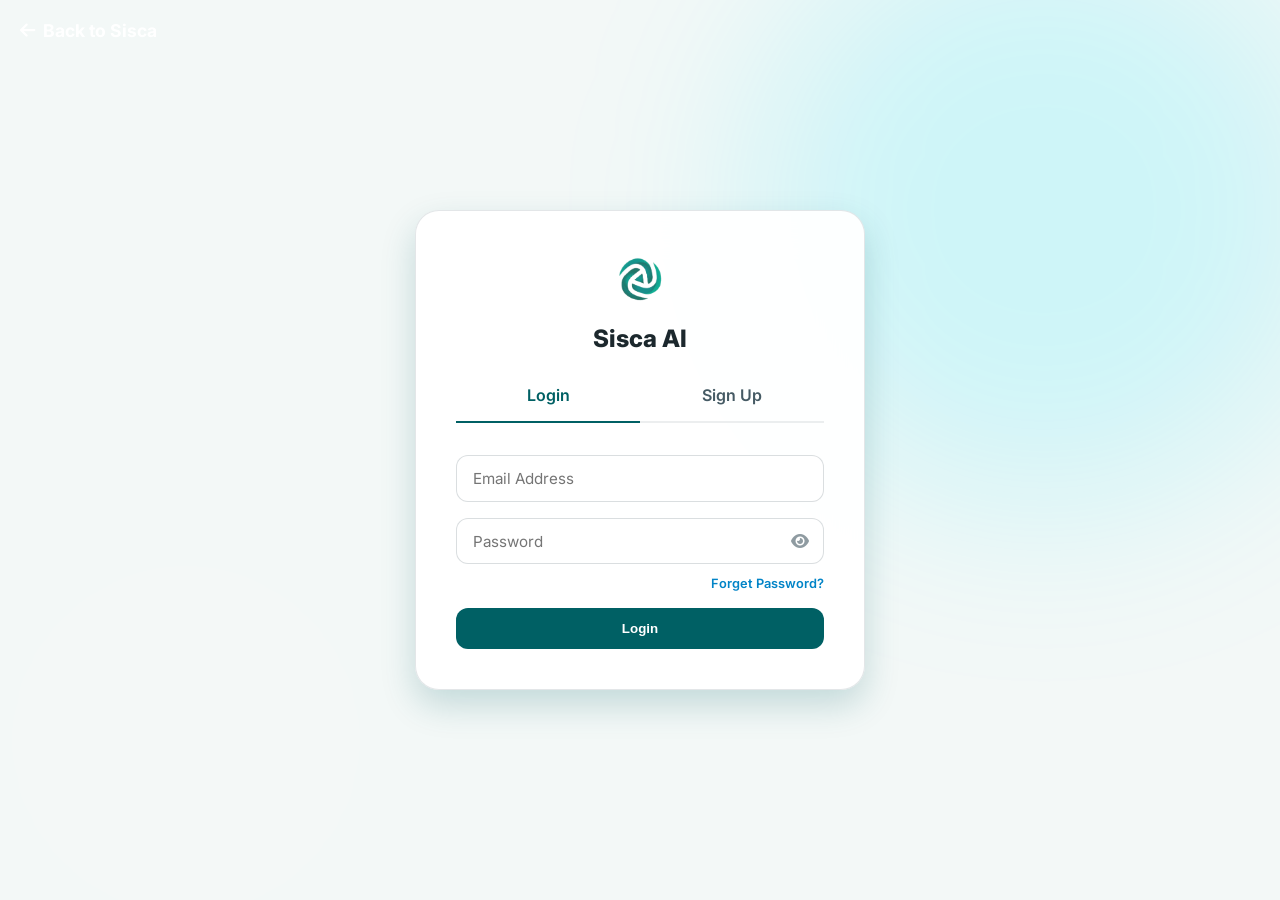
==== commit 947fce20: "updating frontend" ====
--- a/templates/auth.html
+++ b/templates/auth.html
@@ -323,6 +323,13 @@
             }
         }
 
+        // ====== Open correct tab based on ?mode= in URL ======
+        (function () {
+            const mode = new URLSearchParams(window.location.search).get('mode');
+            if (mode === 'signup') switchTab('signup');
+            else switchTab('login');
+        })();
+
         // ==========================================
         // ENTER KEY LOGIC FOR AUTH PAGE
         // ==========================================
--- a/static/styles.css
+++ b/static/styles.css
@@ -28,7 +28,7 @@
     position: absolute; top: 0; left: 0; right: 0; bottom: 0;
     z-index: -1; overflow: hidden;
     /* Deep Teal Gradient Background */
-    background: linear-gradient(135deg, var(--theme-primary), #00363a); 
+    background: #F3F8F7; 
 }
 
 /* Background ke andar halki roshni (glowing blobs) taky premium feel aaye */
@@ -38,38 +38,7 @@
 .blob-3 { width: 400px; height: 400px; background: rgba(0, 210, 255, 0.15); top: 40%; left: 30%; } /* Light cyan glow */
 .blob-4 { width: 300px; height: 300px; background: rgba(255, 255, 255, 0.15); bottom: 20%; right: 15%; }
 
-
 /* --- Main Website Header --- */
-.main-website-header {
-    width: 100%;
-    padding: 1rem 2rem 0.5rem 2rem;
-    margin-bottom: 0.8rem; /* Ye heading aur grids ke darmiyan gap create karega */
-    display: flex;
-    justify-content: center;
-    align-items: center;
-    z-index: 10;
-    position: relative;
-}
-
-.main-website-header .logo {
-    display: flex;
-    align-items: center;
-    gap: 0.8rem;
-    /* ببل، بیک گراؤنڈ اور شیڈو کو ہٹا دیا گیا ہے */
-}
-
-.main-website-header .logo .custom-logo {
-    width: 35px; /* تصویر کے مطابق سائز تھوڑا بہتر کیا گیا ہے */
-    height: 35px;
-    object-fit: contain;
-}
-
-.main-website-header .logo h1 {
-    font-size: 2.5rem;
-    font-weight: 600;
-    color: var(--text-dark); /* رنگ کو تصویر کے مطابق ڈارک کر دیا گیا ہے */
-    letter-spacing: 0.8px;
-}
 
 /* --- Dashboard Layout --- */
 .dashboard-layout {
@@ -98,7 +67,6 @@
     flex: none;
 }
 
-
 /* Common Clean White Glass Panel Style (Matches the bottom area) */
 .glass-panel {
     /* Opacity ko 0.98 kar diya hai taake ye bilkul pure bright white lagay */
@@ -114,37 +82,8 @@
 }
 
 /* Locked Panels Visuals */
-.locked-panel {
-    opacity: 0.8;
-}
-.lock-badge {
-    position: absolute;
-    top: 1rem;
-    left: 1rem;
-    background: rgba(255,255,255,0.9);
-    padding: 4px 10px;
-    border-radius: 20px;
-    font-size: 0.75rem;
-    font-weight: 600;
-    color: var(--text-dark);
-    box-shadow: 0 2px 10px rgba(0,0,0,0.05);
-    z-index: 10;
-    display: flex;
-    align-items: center;
-    gap: 5px;
-}
-.locked-panel > *:not(.lock-badge) { pointer-events: none; }
 
 /* 1. Media Panel */
-.media-panel { justify-content: flex-end; padding: 1rem; }
-.media-icons { display: flex; justify-content: flex-end; gap: 0.8rem; }
-.icon-box {
-    width: 40px; height: 40px; border-radius: 10px;
-    background: rgba(255,255,255,0.8);
-    display: flex; align-items: center; justify-content: center;
-    font-size: 1.2rem; color: var(--theme-primary);
-    border: 1px solid rgba(255,255,255,0.9);
-}
 
 /* 2. Controls Panel. */
 .controls-panel { 
@@ -186,9 +125,6 @@
 }
 /* 3. Neural Panel */
 .neural-panel { align-items: center; justify-content: center; padding: 1.5rem; gap: 0.7rem; }
-.neural-sphere { font-size: 5rem; color: rgba(0, 96, 100, 0.4); animation: pulse 3s infinite alternate; }
-@keyframes pulse { from { transform: scale(1); opacity: 0.7;} to { transform: scale(1.05); opacity: 1;} }
-.neural-text { font-size: 0.8rem; letter-spacing: 2px; font-weight: 600; color: var(--theme-secondary); opacity: 0.9; }
 
 .init-btn {
     
@@ -216,25 +152,11 @@
 .workspace-panel { 
     flex: 1.2; 
     padding: 1.5rem; 
-    min-height: 0; /* Nayi line */
-}
-.workspace-header { display: flex; justify-content: space-between; font-weight: 700; font-size: 0.9rem; margin-bottom: 1.5rem; color: var(--theme-secondary); }
-.header-icons { display: flex; gap: 1rem; cursor: pointer; }
-.workspace-body { display: flex; gap: 1.5rem; height: 100%; }
-.workspace-sidebar { flex: 1; display: flex; flex-direction: column; gap: 1rem; }
-.search-box {
-    display: flex; align-items: center; background: rgba(255,255,255,0.8);
-    border-radius: 8px; padding: 0.5rem 1rem; border: 1px solid rgba(255,255,255,0.9);
-}
-.search-box input { border: none; background: transparent; outline: none; margin-left: 0.5rem; width: 100%; color: var(--text-dark); }
-.file-list { list-style: none; display: flex; flex-direction: column; gap: 0.8rem; font-size: 0.85rem; }
-.file-list li { display: flex; align-items: center; gap: 0.5rem; color: var(--theme-secondary); font-weight: 500;}
-.workspace-dropzone {
-    flex: 2; border: 2px dashed rgba(69, 90, 100, 0.3); border-radius: 1rem;
-    display: flex; flex-direction: column; align-items: center; justify-content: center;
-    background: rgba(255,255,255,0.4); gap: 1rem; color: rgba(69, 90, 100, 0.7); font-weight: 600;
-}
-.workspace-dropzone i { font-size: 2.5rem; color: var(--theme-accent); }
+    min-height: 0;
+    height: 100%; /* ADDED to make it full height */
+    display: flex; /* ADDED */
+    flex-direction: column; /* ADDED */
+}
 
 /* --- 5. Chat Section (Right Column) --- */
 .chat-section { 
@@ -258,8 +180,6 @@
 .tab { background: transparent; border: none; font-weight: 600; font-size: 0.85rem; color: var(--text-dark); opacity: 0.5; padding: 0.5rem 1rem; border-radius: 8px; cursor: pointer; display: flex; align-items: center; gap: 5px;}
 .tab.active { background: rgba(255,255,255,0.9); opacity: 1; border: 1px solid rgba(255,255,255,0.9); color: var(--theme-primary); }
 
-.chat-subtitle { padding: 0 2rem; font-size: 1rem; font-weight: 600; margin-top: 0.5rem; color: var(--theme-secondary); }
-
 .chat-messages { flex: 1; overflow-y: auto; padding: 1rem 2rem; display: flex; flex-direction: column; gap: 1.5rem; scroll-behavior: smooth; }
 
 /* Chat Bubbles */
@@ -306,15 +226,6 @@
     box-shadow: 0 4px 15px rgba(0, 96, 100, 0.3); 
 }
 
-.suggestion-chips { display: flex; flex-wrap: wrap; gap: 0.6rem; margin-top: 0.2rem; max-width: 420px; }
-.chip { 
-    background: rgba(255, 255, 255, 0.8); 
-    border: 1px solid rgba(69, 90, 100, 0.2); 
-    padding: 0.4rem 0.8rem; border-radius: 8px; 
-    font-size: 0.8rem; font-weight: 500; cursor: pointer; transition: all 0.2s; color: var(--theme-secondary);
-}
-.chip:hover { border-color: var(--theme-primary); background: rgba(255, 255, 255, 1); color: var(--theme-primary); }
-
 /* Input Area */
 .input-area { 
     padding: 1rem 2rem 0.5rem 2rem; 
@@ -338,10 +249,6 @@
 .action-icon { background: transparent; border: none; color: rgba(69, 90, 100, 0.7); font-size: 1.2rem; cursor: pointer; }
 
 /* Mic Glow matching the Sage theme */
-.mic-glow-wrapper { position: relative; border-radius: 14px; padding: 2px; background: linear-gradient(135deg, rgba(0, 131, 143, 0.5), rgba(0, 96, 100, 0.5)); }
-.mic-icon-btn { background: rgba(255, 255, 255, 0.95); border: none; border-radius: 12px; width: 38px; height: 38px; display: flex; align-items: center; justify-content: center; cursor: pointer; transition: all 0.3s; color: var(--theme-primary);}
-.mic-icon-btn.recording { animation: mic-glow 1.5s infinite; }
-@keyframes mic-glow { 0%, 100% { box-shadow: 0 0 10px rgba(0, 131, 143, 0.4); } 50% { box-shadow: 0 0 20px rgba(0, 96, 100, 0.6); } }
 
 .audio-waveform { align-items: center; gap: 3px; height: 18px; opacity: 0.8; }
 .audio-waveform span { display: block; width: 3px; height: 100%; background: var(--theme-accent); border-radius: 2px; animation: equalize 1s infinite ease-in-out; }
@@ -349,7 +256,6 @@
 .send-btn:hover { color: var(--theme-primary); }
 
 /* System Stats at bottom right */
-.system-stats { display: flex; gap: 1rem; font-size: 0.7rem; font-weight: 700; color: var(--theme-secondary); opacity: 0.8; align-items: center; }
 
 /* Typing Dots */
 .typing-dots { display: flex; gap: 4px; padding: 4px 0; }
@@ -358,9 +264,14 @@
 .typing-dots span:nth-child(2) { animation-delay: -0.16s; }
 
 /* Scrollbar */
-.chat-messages::-webkit-scrollbar { width: 5px; }
-.chat-messages::-webkit-scrollbar-track { background: transparent; }
-.chat-messages::-webkit-scrollbar-thumb { background: rgba(69, 90, 100, 0.2); border-radius: 10px; }
+/* Scrollbar (Hidden but fully scrollable) */
+.chat-messages::-webkit-scrollbar { 
+    display: none; /* Chrome, Safari aur Opera k liye hide karega */
+}
+.chat-messages { 
+    -ms-overflow-style: none;  /* IE aur Edge k liye */
+    scrollbar-width: none;     /* Firefox k liye */
+}
 
 /* Responsive adjustments */
 /* --- Mobile Blocker Styling --- */
@@ -371,7 +282,8 @@
 /* Jab screen 1024px se choti hogi (Mobile & Tablet) */
 @media (max-width: 1024px) {
     /* Poori website ko hide kar do */
-    .dashboard-layout, .background-blur, .main-website-header {
+    .dashboard-layout,
+.background-blur {
         display: none !important;
     }
 
@@ -407,18 +319,6 @@
     }
 }
 /* --- Large Mic Button in Grid Box --- */
-.large-mic-wrapper {
-    border-radius: 28px !important;
-    padding: 4px;
-    margin-bottom: 0.5rem;
-}
-
-.large-mic-btn {
-    width: 85px !important;
-    height: 85px !important;
-    border-radius: 24px !important;
-    font-size: 2.5rem !important;
-}
 
 /* --- Enhanced Organic Energy Core (Fixed for Light Background) --- */
 
@@ -605,27 +505,6 @@
 .instructions-list li i { color: var(--theme-primary); width: 20px; margin-right: 8px; }
 .instructions-list li strong { color: var(--theme-primary); }
 /* --- Naya Logo Panel --- */
-.logo-panel {
-    align-items: center;
-    justify-content: center;
-    padding: 2rem;
-    gap: 1rem;
-}
-
-.panel-logo {
-    width: 75px; 
-    height: 75px;
-    object-fit: contain;
-    filter: drop-shadow(0 4px 10px rgba(0, 96, 100, 0.3));
-}
-
-.logo-panel h2 {
-    font-size: 1.8rem;
-    color: var(--text-dark);
-    font-weight: 700;
-    letter-spacing: 1px;
-    margin: 0;
-}
 
 /* --- Right Brand Panel (Centered Logo & Pop-out Effect) --- */
 .right-brand-panel {
@@ -811,8 +690,6 @@
     transition: all 0.3s ease;
 }
 
-
-
 .auth-input {
     width: 100%;
     padding: 0.8rem 1rem;
@@ -1071,32 +948,8 @@
 /* =========================================
    AGENT MODE TOGGLE ACTIVE STATE
 ========================================= */
-.control-item.agent-active i {
-    /* Outer border ko white karega */
-    color: #e0e7e5 !important; 
-    position: relative;
-    z-index: 2; /* Ise background se upar laane ke liye */
-}
 
 /* YEH BLOCK ZAROORI HAI: Yeh theek us hole ke peechay Green Color bharega */
-.control-item.agent-active i::after {
-    content: '';
-    position: absolute;
-    background-color: #10b981; /* Inner Green Teal Color */
-    width: 0.5em; 
-    height: 0.5em;
-    border-radius: 50%;
-    top: 50%;
-    right: 0.08em; /* Exactly right side wale hole ke peechay set karega */
-    transform: translateY(-50%);
-    z-index: -1; /* Icon ke peechay chala jayega */
-    box-shadow: 0 0 10px rgba(16, 185, 129, 0.8); /* Green glow effect */
-}
-
-.control-item.agent-active span {
-    color: #10b981;
-    font-weight: 700;
-}
 
 /* =========================================
    MODE SELECTOR STYLING (Fast vs Research)
@@ -1159,11 +1012,6 @@
         opacity: 0; 
         transform: scale(0.92); /* Halka sa peeche (shrink) hoga */
     }
-}
-
-@keyframes modalSlideOut {
-    from { opacity: 1; transform: translateY(0); }
-    to { opacity: 0; transform: translateY(20px); /* Neechay ki taraf slide ho kar fade out hoga */ }
 }
 
 /* =========================================
@@ -1263,4 +1111,223 @@
 .control-item.visuals-active span {
     color: #10b981; /* NAYA: Green Text */
     font-weight: 700;
+
+
+}
+
+/* =========================================
+   SIDEBAR & TOGGLE STYLING
+========================================= */
+.sidebar-toggle-btn {
+    position: absolute;
+    top: 20px;
+    left: 20px;
+    z-index: 900;
+    background: rgba(255, 255, 255, 0.95);
+    border: 1px solid var(--glass-border);
+    border-radius: 12px;
+    width: 48px;
+    height: 48px;
+    font-size: 1.4rem;
+    color: var(--theme-primary);
+    cursor: pointer;
+    box-shadow: 0 4px 15px rgba(0,0,0,0.1);
+    transition: all 0.3s ease;
+    display: flex;
+    align-items: center;
+    justify-content: center;
+}
+
+.sidebar-toggle-btn:hover {
+    background: var(--theme-primary);
+    color: white;
+    transform: scale(1.05);
+}
+
+.sidebar {
+    position: fixed;
+    top: 0;
+    left: -350px; /* Hidden off-screen by default */
+    width: 320px;
+    height: 100vh;
+    z-index: 1000;
+    border-radius: 0 1.5rem 1.5rem 0;
+    padding: 4rem 1.5rem 2rem 1.5rem;
+    display: flex;
+    flex-direction: column;
+    gap: 1.5rem;
+    transition: left 0.4s cubic-bezier(0.175, 0.885, 0.32, 1.275);
+    overflow-y: auto;
+    background: rgba(255, 255, 255, 0.98);
+}
+
+.sidebar.open {
+    left: 0; /* Slides in */
+    box-shadow: 15px 0 35px rgba(0, 0, 0, 0.2);
+}
+
+.sidebar-divider {
+    border: 0;
+    height: 1px;
+    background: rgba(69, 90, 100, 0.15);
+    margin: 0.5rem 0;
+}
+
+.sidebar-section {
+    display: flex;
+    flex-direction: column;
+    align-items: center;
+    gap: 1rem;
+    width: 100%;
+}
+
+.sidebar-section .control-grid .control-item span {
+    color: var(--theme-secondary);
+}
+.sidebar-section .control-grid .control-item i {
+    color: var(--theme-primary);
+}
+
+/* =========================================
+   CENTERED MINIMAL REDESIGN (Let's Noodle Style)
+========================================= */
+
+/* Replace dark background with frosted light color */
+.solid-light-bg {
+    position: fixed;
+    top: 0; left: 0; 
+    width: 100vw; height: 100vh;
+    background: #f2f6f7; /* Matches the color of your old right glass panel */
+    z-index: -2;
+}
+
+/* Centered Main Layout */
+.centered-layout {
+    display: flex;
+    flex-direction: column;
+    align-items: center;
+    justify-content: center;
+    height: 100vh;
+    width: 100vw;
+    padding: 2rem;
+    box-sizing: border-box;
+}
+
+/* Constrained Chat Box Size */
+.chat-section-centered {
+    width: 100%;
+    max-width: 650px; /* Makes the chat box smaller like Let's Noodle */
+    display: flex;
+    flex-direction: column;
+    justify-content: flex-end;
+}
+
+.input-area-centered {
+    width: 100%;
+    position: relative;
+}
+
+.shadow-pill {
+    background: #ffffff !important;
+    border: 1px solid rgba(0, 96, 100, 0.1) !important;
+    box-shadow: 0 10px 30px rgba(0, 96, 100, 0.05) !important;
+    padding: 0.8rem 1.2rem !important;
+    border-radius: 20px !important;
+}
+
+/* Chat Messages Scrolling Constraint */
+.chat-messages {
+    width: 100%;
+    max-height: 45vh; /* Prevents messages from pushing the chat box offscreen */
+    overflow-y: auto;
+    margin-bottom: 2rem;
+    display: flex;
+    flex-direction: column;
+    gap: 1rem;
+    padding: 0 1rem;
+}
+
+/* Minimal Top Navigation */
+.minimal-top-nav {
+    position: fixed;
+    top: 25px;
+    right: 35px;
+    display: flex;
+    align-items: center;
+    gap: 12px;
+    z-index: 100;
+}
+
+.nav-icon-btn {
+    background: #ffffff;
+    border: 1px solid rgba(0, 96, 100, 0.1);
+    border-radius: 50%;
+    width: 42px; height: 42px;
+    color: var(--theme-primary);
+    cursor: pointer;
+    box-shadow: 0 4px 10px rgba(0, 0, 0, 0.03);
+    transition: all 0.2s ease;
+    display: flex;
+    align-items: center;
+    justify-content: center;
+    font-size: 1.1rem;
+}
+
+.nav-icon-btn:hover {
+    transform: translateY(-2px);
+    box-shadow: 0 6px 15px rgba(0, 96, 100, 0.1);
+    background: #fafafa;
+}
+
+/* Convert Old Right Panel into a Centered Popup Overlay */
+.document-overlay {
+    position: fixed;
+    top: 50%; left: 50%;
+    transform: translate(-50%, -45%) scale(0.95);
+    width: 90%; 
+    max-width: 900px; 
+    height: 80vh;
+    background: rgba(255, 255, 255, 0.98);
+    backdrop-filter: blur(20px);
+    border: 1px solid rgba(0,96,100,0.1);
+    border-radius: 20px;
+    box-shadow: 0 25px 50px rgba(0,0,0,0.15);
+    padding: 3.5rem 3rem;
+    overflow-y: auto;
+    opacity: 0; 
+    pointer-events: none;
+    transition: all 0.4s cubic-bezier(0.165, 0.84, 0.44, 1);
+    z-index: 500;
+}
+
+.document-overlay.show {
+    opacity: 1; 
+    pointer-events: auto;
+    transform: translate(-50%, -50%) scale(1);
+}
+
+.minimal-top-nav .auth-btn {
+    background: #1e9e89 !important;
+    color: #ffffff !important;
+    border: none !important;
+    padding: 0.6rem 1.4rem !important;
+    border-radius: 30px !important;
+    font-weight: 700;
+    box-shadow: 0 4px 10px rgba(30, 158, 137, 0.3) !important;
+    transition: all 0.3s ease;
+}
+
+.minimal-top-nav .auth-btn:hover {
+    background: #178270 !important;
+    transform: translateY(-1px), translateX(-5px);
+    box-shadow: 0 6px 15px rgba(30, 158, 137, 0.4) !important;
+}
+
+.minimal-top-nav #topLogoutBtn {
+    background: #ef4444 !important;
+    box-shadow: 0 4px 10px rgba(239, 68, 68, 0.3) !important;
+}
+
+.minimal-top-nav #topLogoutBtn:hover {
+    background: #dc2626 !important;
 }
